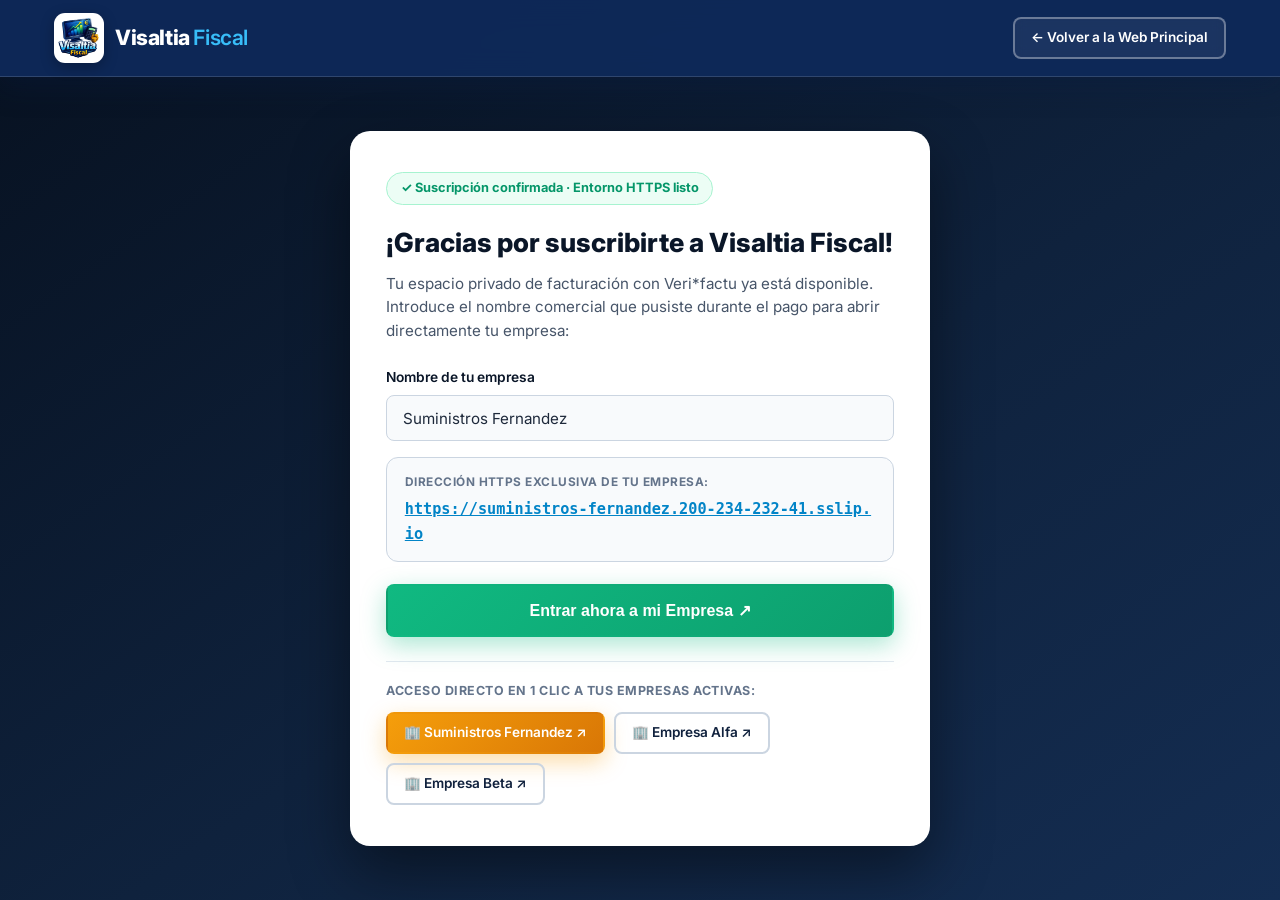
==== bienvenida.html @ 2ff88fda "feat: add direct company access modal, Suministros Fernandez links, and post-payment welcome page" ====
<!DOCTYPE html>
<html lang="es">
<head>
  <meta charset="UTF-8" />
  <meta name="viewport" content="width=device-width, initial-scale=1.0" />
  <meta http-equiv="X-Content-Type-Options" content="nosniff" />
  <meta name="referrer" content="strict-origin-when-cross-origin" />
  <title>¡Bienvenido a Visaltia Fiscal! — Accede a tu Empresa</title>
  <link rel="preconnect" href="https://fonts.googleapis.com" />
  <link rel="preconnect" href="https://fonts.gstatic.com" crossorigin />
  <link href="https://fonts.googleapis.com/css2?family=Inter:wght@400;500;600;700;800&display=swap" rel="stylesheet" />
  <link rel="icon" type="image/png" href="img/visaltia-fiscal-logo.png" />
  <link rel="stylesheet" href="css/styles.css" />
</head>
<body style="min-height:100vh; display:flex; flex-direction:column; background:linear-gradient(145deg,#071120 0%,#0f223d 55%,#142d52 100%); color:#f8fafc;">

  <header class="navbar scrolled" style="position:relative;">
    <div class="container nav-container">
      <a href="index.html" class="brand-logo">
        <div class="brand-icon brand-icon-img">
          <img src="img/visaltia-fiscal-logo.png" alt="Logo oficial de Visaltia Fiscal" />
        </div>
        <div>Visaltia <span class="accent">Fiscal</span></div>
      </a>
      <div class="nav-actions">
        <a href="index.html" class="btn btn-outline-light btn-sm">← Volver a la Web Principal</a>
      </div>
    </div>
  </header>

  <main style="flex:1; display:flex; align-items:center; justify-content:center; padding:3rem 1.25rem;">
    <div style="background:#ffffff; color:#0f172a; max-width:580px; width:100%; border-radius:20px; padding:2.5rem 2.2rem; box-shadow:0 25px 60px rgba(0,0,0,0.45); border:1px solid rgba(255,255,255,0.2);">
      <div style="display:inline-flex; align-items:center; gap:0.5rem; background:#ecfdf5; color:#059669; border:1px solid #a7f3d0; font-weight:700; font-size:0.8rem; padding:0.35rem 0.85rem; border-radius:999px; margin-bottom:1rem;">
        ✓ Suscripción confirmada · Entorno HTTPS listo
      </div>

      <h1 style="font-size:1.65rem; font-weight:800; color:#0a1628; margin-bottom:0.5rem;">
        ¡Gracias por suscribirte a Visaltia Fiscal!
      </h1>
      <p style="font-size:0.95rem; color:#475569; margin-bottom:1.5rem; line-height:1.55;">
        Tu espacio privado de facturación con Veri*factu ya está disponible. Introduce el nombre comercial que pusiste durante el pago para abrir directamente tu empresa:
      </p>

      <form id="welcome-access-form" novalidate>
        <div class="form-group" style="margin-bottom:1rem;">
          <label class="form-label" for="welcome-company-input">Nombre de tu empresa</label>
          <input
            type="text"
            id="welcome-company-input"
            class="form-control"
            placeholder="Ej. Suministros Fernandez"
            value="Suministros Fernandez"
            required
          />
        </div>

        <div style="background:#f8fafc; border:1.5px solid #cbd5e1; border-radius:12px; padding:0.9rem 1.1rem; margin-bottom:1.35rem;">
          <div style="font-size:0.74rem; text-transform:uppercase; letter-spacing:0.04em; color:#64748b; font-weight:700; margin-bottom:0.25rem;">
            Dirección HTTPS exclusiva de tu empresa:
          </div>
          <a id="welcome-url-preview" href="https://suministros-fernandez.200-234-232-41.sslip.io" target="_blank" rel="noopener noreferrer" style="font-family:monospace; font-size:0.95rem; font-weight:700; color:#0284c7; word-break:break-all; text-decoration:underline;">
            https://suministros-fernandez.200-234-232-41.sslip.io
          </a>
        </div>

        <button type="submit" class="btn btn-fiscal" style="width:100%; justify-content:center; font-size:1rem; padding:0.95rem 1.4rem;">
          Entrar ahora a mi Empresa ↗
        </button>
      </form>

      <div style="margin-top:1.5rem; padding-top:1.2rem; border-top:1px solid #e2e8f0;">
        <div style="font-size:0.78rem; font-weight:700; color:#64748b; text-transform:uppercase; letter-spacing:0.04em; margin-bottom:0.65rem;">
          Acceso directo en 1 clic a tus empresas activas:
        </div>
        <div style="display:flex; flex-wrap:wrap; gap:0.55rem;">
          <a href="https://suministros-fernandez.200-234-232-41.sslip.io" target="_blank" rel="noopener noreferrer" class="btn btn-gold btn-sm">
            🏢 Suministros Fernandez ↗
          </a>
          <a href="https://alfa.200-234-232-41.sslip.io" target="_blank" rel="noopener noreferrer" class="btn btn-outline-navy btn-sm">
            🏢 Empresa Alfa ↗
          </a>
          <a href="https://beta.200-234-232-41.sslip.io" target="_blank" rel="noopener noreferrer" class="btn btn-outline-navy btn-sm">
            🏢 Empresa Beta ↗
          </a>
        </div>
      </div>
    </div>
  </main>

  <script>
    (function () {
      const input = document.getElementById('welcome-company-input');
      const preview = document.getElementById('welcome-url-preview');
      const form = document.getElementById('welcome-access-form');
      const BASE_DOMAIN = '200-234-232-41.sslip.io';

      function toSlug(str) {
        return (str || '')
          .toLowerCase()
          .trim()
          .normalize('NFD')
          .replace(/[\u0300-\u036f]/g, '')
          .replace(/[^a-z0-9-]/g, '-')
          .replace(/-+/g, '-')
          .replace(/^-|-$/g, '');
      }

      function update() {
        const slug = toSlug(input.value) || 'suministros-fernandez';
        const url = 'https://' + slug + '.' + BASE_DOMAIN;
        preview.textContent = url;
        preview.href = url;
        return url;
      }

      const params = new URLSearchParams(window.location.search);
      if (params.get('empresa')) {
        input.value = params.get('empresa');
      }
      update();

      input.addEventListener('input', update);
      form.addEventListener('submit', function (e) {
        e.preventDefault();
        window.location.href = update();
      });
    })();
  </script>
</body>
</html>
---- css/styles.css ----
/* ==========================================================================
   VISALTIA FISCAL — Hoja de Estilos Principal
   Diseño inspirado en SaaS de facturación (estilo Brisk Invoicing modernizado)
   Paleta: Azul Oscuro Corporativo, Azul Eléctrico, Blanco, Verde Fiscal
   ========================================================================== */

:root {
  /* Colores Corporativos */
  --navy-950: #060d1d;
  --navy-900: #0a1628;
  --navy-800: #10213d;
  --navy-700: #1b3358;
  --electric-600: #0055ff;
  --electric-500: #1a6dff;
  --electric-400: #38bdf8;
  --electric-100: #e0eeff;
  --electric-50: #f0f7ff;
  
  /* Verde Fiscal (Veri*factu / Éxito / CTA) */
  --fiscal-600: #0d9f6e;
  --fiscal-500: #10b981;
  --fiscal-400: #34d399;
  --fiscal-100: #d1fae5;

  /* Neutros y Texto */
  --white: #ffffff;
  --slate-50: #f8fafc;
  --slate-100: #f1f5f9;
  --slate-200: #e2e8f0;
  --slate-300: #cbd5e1;
  --slate-500: #64748b;
  --slate-600: #475569;
  --slate-700: #334155;
  --slate-800: #1e293b;
  --slate-900: #0f172a;

  /* Estados */
  --danger-500: #ef4444;
  --warning-500: #f59e0b;

  /* Tipografía y Sombras */
  --font-sans: 'Inter', -apple-system, BlinkMacSystemFont, 'Segoe UI', Roboto, sans-serif;
  --shadow-sm: 0 2px 8px rgba(10, 22, 40, 0.06);
  --shadow-md: 0 10px 30px -5px rgba(10, 22, 40, 0.1);
  --shadow-lg: 0 20px 45px -10px rgba(10, 22, 40, 0.16);
  --shadow-glow: 0 8px 25px rgba(26, 109, 255, 0.35);
  --shadow-fiscal: 0 8px 25px rgba(16, 185, 129, 0.35);

  /* Bordes y Transiciones */
  --radius-sm: 8px;
  --radius-md: 12px;
  --radius-lg: 20px;
  --radius-xl: 28px;
  --transition: all 0.28s cubic-bezier(0.16, 1, 0.3, 1);
}

/* Reset y Base */
*, *::before, *::after {
  box-sizing: border-box;
  margin: 0;
  padding: 0;
}

html {
  scroll-behavior: smooth;
  font-size: 16px;
}

body {
  font-family: var(--font-sans);
  color: var(--slate-700);
  background-color: var(--white);
  line-height: 1.6;
  overflow-x: hidden;
  -webkit-font-smoothing: antialiased;
}

a {
  text-decoration: none;
  color: inherit;
  transition: var(--transition);
}

ul {
  list-style: none;
}

img, svg {
  max-width: 100%;
  display: block;
}

.container {
  width: 100%;
  max-width: 1220px;
  margin: 0 auto;
  padding: 0 1.5rem;
}

/* ==========================================================================
   Utilidades y Botones
   ========================================================================== */
.badge {
  display: inline-flex;
  align-items: center;
  gap: 0.5rem;
  padding: 0.35rem 0.9rem;
  border-radius: 999px;
  font-size: 0.8rem;
  font-weight: 600;
  letter-spacing: 0.03em;
  text-transform: uppercase;
}

.badge-fiscal {
  background: rgba(16, 185, 129, 0.15);
  color: var(--fiscal-400);
  border: 1px solid rgba(52, 211, 153, 0.3);
}

.badge-electric {
  background: var(--electric-100);
  color: var(--electric-600);
}

.badge-dark {
  background: rgba(56, 189, 248, 0.14);
  color: var(--electric-400);
  border: 1px solid rgba(56, 189, 248, 0.25);
}

.btn {
  display: inline-flex;
  align-items: center;
  justify-content: center;
  gap: 0.55rem;
  padding: 0.85rem 1.65rem;
  border-radius: var(--radius-sm);
  font-weight: 600;
  font-size: 0.96rem;
  cursor: pointer;
  border: 2px solid transparent;
  transition: var(--transition);
  text-align: center;
}

.btn-fiscal {
  background: linear-gradient(135deg, var(--fiscal-500), var(--fiscal-600));
  color: var(--white);
  box-shadow: var(--shadow-fiscal);
}

.btn-fiscal:hover {
  transform: translateY(-2px);
  box-shadow: 0 12px 28px rgba(16, 185, 129, 0.48);
  filter: brightness(1.05);
}

.btn-electric {
  background: linear-gradient(135deg, var(--electric-500), var(--electric-600));
  color: var(--white);
  box-shadow: var(--shadow-glow);
}

.btn-electric:hover {
  transform: translateY(-2px);
  box-shadow: 0 12px 28px rgba(26, 109, 255, 0.45);
}

.btn-outline-light {
  background: rgba(255, 255, 255, 0.06);
  color: var(--white);
  border-color: rgba(255, 255, 255, 0.35);
  backdrop-filter: blur(6px);
}

.btn-outline-light:hover {
  background: rgba(255, 255, 255, 0.15);
  border-color: var(--white);
  transform: translateY(-2px);
}

.btn-outline-navy {
  background: transparent;
  color: var(--navy-800);
  border-color: var(--slate-300);
}

.btn-outline-navy:hover {
  border-color: var(--electric-500);
  color: var(--electric-600);
  background: var(--electric-50);
}

.btn-gold {
  background: linear-gradient(135deg, #f59e0b, #d97706);
  color: var(--white);
  box-shadow: 0 8px 22px rgba(245, 158, 11, 0.35);
}

.btn-gold:hover {
  transform: translateY(-2px);
  box-shadow: 0 12px 28px rgba(217, 119, 6, 0.48);
  filter: brightness(1.05);
}

.section-header {
  text-align: center;
  max-width: 740px;
  margin: 0 auto 3.5rem;
}

.section-title {
  font-size: clamp(1.85rem, 3.2vw, 2.55rem);
  font-weight: 800;
  color: var(--navy-900);
  line-height: 1.2;
  margin-top: 0.75rem;
  margin-bottom: 1rem;
  letter-spacing: -0.02em;
}

.section-subtitle {
  font-size: 1.1rem;
  color: var(--slate-600);
}

/* ==========================================================================
   Navbar / Cabecera
   ========================================================================== */
.navbar {
  position: fixed;
  top: 0;
  left: 0;
  width: 100%;
  z-index: 1000;
  background: rgba(16, 46, 99, 0.85);
  backdrop-filter: blur(14px);
  border-bottom: 1px solid rgba(255, 255, 255, 0.14);
  transition: var(--transition);
}

.navbar.scrolled {
  background: rgba(14, 41, 89, 0.96);
  box-shadow: 0 8px 30px rgba(10, 30, 70, 0.35);
}

.nav-container {
  display: flex;
  align-items: center;
  justify-content: space-between;
  height: 76px;
}

.brand-logo {
  display: flex;
  align-items: center;
  gap: 0.7rem;
  font-weight: 800;
  font-size: 1.32rem;
  color: var(--white);
  letter-spacing: -0.02em;
  white-space: nowrap;
  flex-shrink: 0;
}

.brand-icon {
  width: 50px;
  height: 50px;
  border-radius: 11px;
  background: linear-gradient(135deg, var(--electric-500), var(--fiscal-500));
  display: grid;
  place-items: center;
  color: var(--white);
  box-shadow: 0 4px 14px rgba(26, 109, 255, 0.4);
  flex-shrink: 0;
  overflow: hidden;
}

.brand-icon.brand-icon-img {
  background: var(--white);
  padding: 2px;
  box-shadow: 0 4px 14px rgba(0, 0, 0, 0.28);
}

.brand-icon.brand-icon-img img {
  width: 100%;
  height: 100%;
  object-fit: contain;
  display: block;
}

.brand-logo span.accent {
  color: var(--electric-400);
  font-weight: 600;
}

.nav-links {
  display: flex;
  align-items: center;
  gap: 1.35rem;
}

.nav-links a {
  color: var(--slate-200);
  font-size: 0.9rem;
  font-weight: 500;
  white-space: nowrap;
}

.nav-links a:hover {
  color: var(--white);
}

.nav-actions {
  display: flex;
  align-items: center;
  gap: 0.75rem;
  flex-shrink: 0;
}

.btn-sm {
  padding: 0.52rem 1rem;
  font-size: 0.85rem;
  white-space: nowrap;
}

.mobile-toggle {
  display: none;
  background: none;
  border: none;
  color: var(--white);
  cursor: pointer;
  padding: 0.5rem;
}

/* ==========================================================================
   1. HERO SECTION (Inspirado en Brisk Invoicing - Azul más claro y degradado)
   ========================================================================== */
.hero {
  position: relative;
  background:
    radial-gradient(circle at 18% 28%, rgba(56, 189, 248, 0.28) 0%, transparent 48%),
    radial-gradient(circle at 82% 65%, rgba(37, 99, 235, 0.35) 0%, transparent 52%),
    linear-gradient(135deg, #1e4fa3 0%, #153c82 52%, #0f2c63 100%);
  color: var(--white);
  padding: 9rem 0 8.5rem;
  overflow: hidden;
}

.hero::before {
  content: '';
  position: absolute;
  top: -120px;
  right: -80px;
  width: 640px;
  height: 640px;
  background: radial-gradient(circle, rgba(96, 165, 250, 0.28) 0%, transparent 70%);
  pointer-events: none;
}

.hero-grid {
  display: grid;
  grid-template-columns: 1.1fr 0.9fr;
  gap: 3.5rem;
  align-items: center;
}

.hero-title {
  font-size: clamp(2.2rem, 4vw, 3.35rem);
  font-weight: 800;
  line-height: 1.15;
  margin: 1rem 0 1.25rem;
  letter-spacing: -0.025em;
}

.hero-title .highlight-blue {
  color: var(--electric-400);
}

.hero-title .highlight-gold {
  color: var(--fiscal-400);
}

.hero-subtitle {
  font-size: 1.18rem;
  color: var(--slate-300);
  margin-bottom: 1.5rem;
  max-width: 580px;
}

.hero-Checklist {
  margin-bottom: 2rem;
  display: flex;
  flex-direction: column;
  gap: 0.6rem;
}

.hero-Checklist li {
  display: flex;
  align-items: center;
  gap: 0.65rem;
  font-size: 0.98rem;
  color: var(--slate-200);
}

.hero-Checklist li svg {
  color: var(--fiscal-400);
  flex-shrink: 0;
}

.hero-cta-group {
  display: flex;
  flex-wrap: wrap;
  gap: 1rem;
  margin-bottom: 1.75rem;
}

.hero-pillars {
  display: flex;
  flex-wrap: wrap;
  gap: 1.25rem;
  padding-top: 1.25rem;
  border-top: 1px solid rgba(255, 255, 255, 0.1);
  font-size: 0.85rem;
  color: var(--slate-300);
}

.hero-pillar-item {
  display: flex;
  align-items: center;
  gap: 0.45rem;
}

.hero-pillar-item span.dot {
  width: 8px;
  height: 8px;
  border-radius: 50%;
  background: var(--fiscal-400);
}

/* Mockup de Facturas en Abanico + Dashboard (Estilo Brisk Invoicing) */
.hero-visual {
  position: relative;
  perspective: 1200px;
  min-height: 430px;
  display: flex;
  align-items: center;
  justify-content: center;
}

.invoice-stack {
  position: relative;
  width: 100%;
  max-width: 530px;
}

.fan-card {
  position: absolute;
  top: 25px;
  width: 300px;
  height: 220px;
  background: var(--white);
  border-radius: var(--radius-md);
  padding: 0.35rem;
  box-shadow: 0 18px 40px rgba(0, 0, 0, 0.42);
  color: var(--slate-800);
  font-size: 0.72rem;
  transition: var(--transition);
  user-select: none;
  overflow: hidden;
  border: 1px solid rgba(255, 255, 255, 0.35);
}

.fan-screen img {
  width: 100%;
  height: 100%;
  object-fit: cover;
  object-position: top left;
  border-radius: 8px;
}

.fan-card-left {
  left: -42px;
  transform: rotate(-11deg) scale(0.92);
  opacity: 0.9;
}

.fan-card-right {
  right: -42px;
  transform: rotate(11deg) scale(0.92);
  opacity: 0.9;
}

.invoice-stack:hover .fan-card-left {
  transform: rotate(-15deg) translateX(-14px) scale(0.95);
  opacity: 1;
}

.invoice-stack:hover .fan-card-right {
  transform: rotate(15deg) translateX(14px) scale(0.95);
  opacity: 1;
}

.main-invoice-card {
  position: relative;
  z-index: 3;
  background: var(--white);
  color: var(--slate-800);
  border-radius: var(--radius-md);
  padding: 1.6rem;
  box-shadow: 0 25px 60px rgba(0, 0, 0, 0.5);
  border: 1px solid rgba(255, 255, 255, 0.3);
}

.real-main-screen {
  padding: 0.45rem;
  background: rgba(255, 255, 255, 0.96);
}

.hero-main-img {
  width: 100%;
  height: auto;
  border-radius: 9px;
  display: block;
}

/* Pestañas interactivas de capturas reales en Características */
.screenshot-tabs {
  display: flex;
  flex-wrap: wrap;
  justify-content: center;
  gap: 0.65rem;
  margin-bottom: 2.5rem;
}

.screen-tab {
  border: 1.5px solid var(--slate-300);
  background: var(--white);
  color: var(--navy-800);
  padding: 0.6rem 1.15rem;
  border-radius: 999px;
  font-family: inherit;
  font-size: 0.86rem;
  font-weight: 600;
  cursor: pointer;
  transition: var(--transition);
  box-shadow: var(--shadow-sm);
}

.screen-tab:hover {
  border-color: var(--electric-500);
  color: var(--electric-600);
  transform: translateY(-2px);
}

.screen-tab.active {
  background: linear-gradient(135deg, var(--electric-500), var(--electric-600));
  color: var(--white);
  border-color: transparent;
  box-shadow: var(--shadow-glow);
}

.real-screenshot-window {
  background: var(--navy-900);
  border: 1px solid var(--slate-300);
}

.screenshot-frame-body {
  background: #f1f5f9;
  padding: 0.4rem;
}

.real-app-screenshot {
  width: 100%;
  height: auto;
  border-radius: 8px;
  display: block;
  box-shadow: 0 4px 16px rgba(10, 22, 40, 0.08);
  transition: opacity 0.22s ease;
}

.inv-header {
  display: flex;
  justify-content: space-between;
  align-items: flex-start;
  padding-bottom: 1rem;
  border-bottom: 2px solid var(--slate-100);
  margin-bottom: 1rem;
}

.inv-brand {
  display: flex;
  align-items: center;
  gap: 0.5rem;
  font-weight: 800;
  color: var(--navy-900);
  font-size: 1rem;
}

.inv-badge-verifactu {
  background: var(--fiscal-100);
  color: var(--fiscal-600);
  font-weight: 700;
  font-size: 0.7rem;
  padding: 0.25rem 0.6rem;
  border-radius: 6px;
  display: inline-flex;
  align-items: center;
  gap: 0.3rem;
}

.inv-meta {
  display: flex;
  justify-content: space-between;
  font-size: 0.76rem;
  color: var(--slate-600);
  margin-bottom: 1rem;
}

.inv-table {
  width: 100%;
  border-collapse: collapse;
  font-size: 0.75rem;
  margin-bottom: 1rem;
}

.inv-table th {
  background: var(--slate-100);
  color: var(--slate-700);
  text-align: left;
  padding: 0.45rem 0.6rem;
  font-weight: 600;
}

.inv-table td {
  padding: 0.5rem 0.6rem;
  border-bottom: 1px solid var(--slate-100);
}

.inv-table td.num, .inv-table th.num {
  text-align: right;
}

.inv-footer {
  display: flex;
  align-items: center;
  justify-content: space-between;
  background: var(--slate-50);
  padding: 0.85rem;
  border-radius: var(--radius-sm);
  border: 1px dashed var(--slate-300);
}

.qr-box {
  display: flex;
  align-items: center;
  gap: 0.65rem;
}

.qr-svg {
  width: 52px;
  height: 52px;
  background: var(--white);
  padding: 4px;
  border: 1px solid var(--slate-300);
  border-radius: 6px;
}

.qr-text {
  font-size: 0.68rem;
  line-height: 1.3;
  color: var(--slate-600);
}

.qr-text strong {
  color: var(--navy-900);
  display: block;
}

.inv-total-box {
  text-align: right;
}

.inv-total-box span.lbl {
  font-size: 0.7rem;
  color: var(--slate-500);
  display: block;
}

.inv-total-box strong.amount {
  font-size: 1.25rem;
  color: var(--electric-600);
  font-weight: 800;
}

/* ==========================================================================
   Barra de Confianza Flotante (Estilo Brisk Invoicing debajo del Hero)
   ========================================================================== */
.trust-ribbon-wrapper {
  margin-top: -4.2rem;
  position: relative;
  z-index: 10;
}

.trust-ribbon {
  background: var(--white);
  border-radius: var(--radius-lg);
  box-shadow: var(--shadow-lg);
  border: 1px solid var(--slate-200);
  overflow: hidden;
}

.trust-stats {
  display: grid;
  grid-template-columns: repeat(4, 1fr);
  border-bottom: 1px solid var(--slate-200);
  background: var(--slate-50);
}

.trust-stat-item {
  padding: 1.25rem 1.5rem;
  display: flex;
  align-items: center;
  gap: 0.9rem;
  border-right: 1px solid var(--slate-200);
}

.trust-stat-item:last-child {
  border-right: none;
}

.trust-stat-icon {
  width: 42px;
  height: 42px;
  border-radius: 10px;
  background: var(--electric-100);
  color: var(--electric-600);
  display: grid;
  place-items: center;
  flex-shrink: 0;
}

.trust-stat-text strong {
  display: block;
  font-size: 0.92rem;
  color: var(--navy-900);
}

.trust-stat-text span {
  font-size: 0.78rem;
  color: var(--slate-500);
}

.trust-highlights {
  display: grid;
  grid-template-columns: repeat(3, 1fr);
  padding: 2rem 1.5rem;
  gap: 1.5rem;
  text-align: center;
}

.trust-highlight-card {
  padding: 0 1rem;
}

.trust-highlight-icon {
  width: 54px;
  height: 54px;
  margin: 0 auto 0.9rem;
  border-radius: 14px;
  background: linear-gradient(135deg, var(--electric-500), var(--electric-600));
  color: var(--white);
  display: grid;
  place-items: center;
  box-shadow: var(--shadow-glow);
}

.trust-highlight-card h3 {
  font-size: 1.02rem;
  color: var(--electric-600);
  margin-bottom: 0.4rem;
  font-weight: 700;
}

.trust-highlight-card p {
  font-size: 0.86rem;
  color: var(--slate-600);
}

/* ==========================================================================
   2. BENEFICIOS PRINCIPALES
   ========================================================================== */
.benefits-section {
  padding: 6rem 0 5rem;
}

.benefits-grid {
  display: grid;
  grid-template-columns: repeat(auto-fit, minmax(260px, 1fr));
  gap: 1.5rem;
}

.benefit-card {
  background: var(--white);
  border: 1px solid var(--slate-200);
  border-radius: var(--radius-md);
  padding: 1.85rem;
  transition: var(--transition);
  position: relative;
  overflow: hidden;
}

.benefit-card::after {
  content: '';
  position: absolute;
  top: 0;
  left: 0;
  width: 100%;
  height: 3px;
  background: linear-gradient(90deg, var(--electric-500), var(--fiscal-500));
  opacity: 0;
  transition: var(--transition);
}

.benefit-card:hover {
  transform: translateY(-6px);
  box-shadow: var(--shadow-md);
  border-color: var(--electric-400);
}

.benefit-card:hover::after {
  opacity: 1;
}

.benefit-icon {
  width: 48px;
  height: 48px;
  border-radius: 12px;
  background: var(--electric-50);
  color: var(--electric-600);
  display: grid;
  place-items: center;
  margin-bottom: 1.2rem;
  transition: var(--transition);
}

.benefit-card:hover .benefit-icon {
  background: var(--electric-600);
  color: var(--white);
}

.benefit-card h3 {
  font-size: 1.12rem;
  color: var(--navy-900);
  margin-bottom: 0.55rem;
  font-weight: 700;
}

.benefit-card p {
  font-size: 0.92rem;
  color: var(--slate-600);
}

/* ==========================================================================
   3. CARACTERÍSTICAS DETALLADAS (Alternating Rows como Brisk Invoicing)
   ========================================================================== */
.features-section {
  padding: 5.5rem 0;
  background: var(--slate-50);
  border-top: 1px solid var(--slate-200);
  border-bottom: 1px solid var(--slate-200);
}

.feature-row {
  display: grid;
  grid-template-columns: 1fr 1fr;
  gap: 4rem;
  align-items: center;
  margin-bottom: 5rem;
}

.feature-row:last-of-type {
  margin-bottom: 3.5rem;
}

.feature-row.reverse .feature-visual {
  order: 2;
}

.feature-row.reverse .feature-info {
  order: 1;
}

.feature-info h3 {
  font-size: 1.75rem;
  color: var(--electric-600);
  font-weight: 800;
  margin-bottom: 0.85rem;
  line-height: 1.25;
}

.feature-info p {
  color: var(--slate-600);
  margin-bottom: 1.25rem;
  font-size: 1rem;
}

.feature-list {
  display: flex;
  flex-direction: column;
  gap: 0.7rem;
  margin-bottom: 1.75rem;
}

.feature-list li {
  display: flex;
  align-items: flex-start;
  gap: 0.65rem;
  font-size: 0.95rem;
  color: var(--slate-700);
}

.feature-list li svg {
  color: var(--fiscal-500);
  margin-top: 3px;
  flex-shrink: 0;
}

/* Visual Mockups dentro de Características */
.mockup-window {
  background: var(--white);
  border-radius: var(--radius-lg);
  box-shadow: var(--shadow-lg);
  border: 1px solid var(--slate-200);
  overflow: hidden;
  position: relative;
}

.mockup-bar {
  background: var(--navy-900);
  padding: 0.65rem 1rem;
  display: flex;
  align-items: center;
  gap: 0.45rem;
}

.mockup-dot {
  width: 10px;
  height: 10px;
  border-radius: 50%;
}

.mockup-dot.red { background: #ef4444; }
.mockup-dot.yellow { background: #f59e0b; }
.mockup-dot.green { background: #10b981; }

.mockup-body {
  padding: 1.5rem;
}

.kpi-mini-grid {
  display: grid;
  grid-template-columns: repeat(3, 1fr);
  gap: 0.85rem;
  margin-bottom: 1.2rem;
}

.kpi-mini-card {
  background: var(--slate-50);
  border: 1px solid var(--slate-200);
  padding: 0.85rem;
  border-radius: var(--radius-sm);
}

.kpi-mini-card span {
  font-size: 0.72rem;
  color: var(--slate-500);
  display: block;
}

.kpi-mini-card strong {
  font-size: 1.15rem;
  color: var(--navy-900);
}

.status-pill {
  display: inline-block;
  padding: 0.18rem 0.55rem;
  border-radius: 99px;
  font-size: 0.7rem;
  font-weight: 600;
}

.status-paid { background: var(--fiscal-100); color: var(--fiscal-600); }
.status-pending { background: #fef3c7; color: #d97706; }

/* Grid de todas las 7 características clave */
.all-features-grid {
  display: grid;
  grid-template-columns: repeat(auto-fit, minmax(240px, 1fr));
  gap: 1.25rem;
  margin-top: 2rem;
}

.mini-feature-item {
  background: var(--white);
  padding: 1.35rem;
  border-radius: var(--radius-md);
  border: 1px solid var(--slate-200);
  display: flex;
  align-items: flex-start;
  gap: 0.9rem;
}

.mini-feature-item .icon-box {
  width: 40px;
  height: 40px;
  border-radius: 10px;
  background: var(--fiscal-100);
  color: var(--fiscal-600);
  display: grid;
  place-items: center;
  flex-shrink: 0;
}

.mini-feature-item h4 {
  font-size: 0.96rem;
  color: var(--navy-900);
  margin-bottom: 0.25rem;
}

.mini-feature-item p {
  font-size: 0.84rem;
  color: var(--slate-600);
}

/* ¿Para quién es Visaltia Fiscal? (Estilo Brisk Invoicing con círculos) */
.audience-strip {
  margin-top: 4.5rem;
  text-align: center;
}

.audience-strip h3 {
  font-size: 1.65rem;
  color: var(--electric-600);
  margin-bottom: 2rem;
  font-weight: 800;
}

.audience-circles {
  display: grid;
  grid-template-columns: repeat(6, 1fr);
  gap: 1.25rem;
}

.audience-item {
  display: flex;
  flex-direction: column;
  align-items: center;
  gap: 0.7rem;
}

.audience-avatar {
  width: 96px;
  height: 96px;
  border-radius: 50%;
  background: var(--white);
  border: 3px solid var(--electric-100);
  box-shadow: var(--shadow-sm);
  display: grid;
  place-items: center;
  color: var(--electric-600);
  transition: var(--transition);
}

.audience-item:hover .audience-avatar {
  border-color: var(--electric-500);
  transform: scale(1.06);
  box-shadow: var(--shadow-glow);
}

.audience-item span {
  font-size: 0.88rem;
  font-weight: 600;
  color: var(--navy-800);
}

/* ==========================================================================
   PANEL DE ADMINISTRACIÓN DOCKER & CLOUDING.IO (Sección Informativa Técnica)
   ========================================================================== */
.admin-panel-section {
  padding: 6rem 0;
  background:
    radial-gradient(circle at 80% 25%, rgba(56, 189, 248, 0.22) 0%, transparent 50%),
    linear-gradient(135deg, #1a4590 0%, #133573 55%, #0d2656 100%);
  color: var(--white);
  position: relative;
}

.admin-panel-section .section-title {
  color: var(--white);
}

.admin-panel-section .section-subtitle {
  color: var(--slate-300);
}

.admin-grid {
  display: grid;
  grid-template-columns: 1fr 1.15fr;
  gap: 3.5rem;
  align-items: center;
}

.admin-spec-list {
  display: flex;
  flex-direction: column;
  gap: 1.2rem;
}

.admin-spec-item {
  background: rgba(255, 255, 255, 0.04);
  border: 1px solid rgba(255, 255, 255, 0.1);
  border-radius: var(--radius-md);
  padding: 1.2rem 1.4rem;
  display: flex;
  gap: 1rem;
  align-items: flex-start;
  transition: var(--transition);
}

.admin-spec-item:hover {
  background: rgba(255, 255, 255, 0.07);
  border-color: var(--electric-400);
}

.admin-spec-icon {
  width: 42px;
  height: 42px;
  border-radius: 10px;
  background: rgba(56, 189, 248, 0.15);
  color: var(--electric-400);
  display: grid;
  place-items: center;
  flex-shrink: 0;
}

.admin-spec-item h4 {
  font-size: 1rem;
  color: var(--white);
  margin-bottom: 0.25rem;
}

.admin-spec-item p {
  font-size: 0.86rem;
  color: var(--slate-300);
}

/* Mockup de Consola Docker / Clouding.io */
.docker-console {
  background: #0b1324;
  border: 1px solid rgba(56, 189, 248, 0.25);
  border-radius: var(--radius-lg);
  box-shadow: 0 25px 60px rgba(0, 0, 0, 0.55);
  overflow: hidden;
}

.docker-header {
  background: #060b16;
  padding: 0.9rem 1.25rem;
  display: flex;
  align-items: center;
  justify-content: space-between;
  border-bottom: 1px solid rgba(255, 255, 255, 0.08);
  font-size: 0.8rem;
  color: var(--slate-300);
}

.docker-body {
  padding: 1.5rem;
}

.telemetry-bars {
  display: grid;
  grid-template-columns: repeat(3, 1fr);
  gap: 1rem;
  margin-bottom: 1.5rem;
}

.telemetry-box {
  background: rgba(255, 255, 255, 0.04);
  border: 1px solid rgba(255, 255, 255, 0.08);
  padding: 0.9rem;
  border-radius: var(--radius-sm);
}

.telemetry-label {
  display: flex;
  justify-content: space-between;
  font-size: 0.75rem;
  color: var(--slate-300);
  margin-bottom: 0.45rem;
}

.progress-track {
  height: 7px;
  background: rgba(255, 255, 255, 0.1);
  border-radius: 99px;
  overflow: hidden;
}

.progress-fill {
  height: 100%;
  border-radius: 99px;
}

.fill-cpu { width: 34%; background: var(--electric-400); }
.fill-ram { width: 58%; background: var(--fiscal-400); }
.fill-disk { width: 41%; background: #a78bfa; }

.container-list {
  display: flex;
  flex-direction: column;
  gap: 0.75rem;
}

.container-row {
  background: rgba(255, 255, 255, 0.03);
  border: 1px solid rgba(255, 255, 255, 0.07);
  border-radius: var(--radius-sm);
  padding: 0.8rem 1rem;
  display: flex;
  align-items: center;
  justify-content: space-between;
  font-size: 0.8rem;
}

.container-name {
  font-family: monospace;
  color: var(--electric-400);
  font-weight: 600;
}

.container-actions {
  display: flex;
  gap: 0.4rem;
}

.chip-action {
  padding: 0.2rem 0.55rem;
  border-radius: 5px;
  background: rgba(255, 255, 255, 0.08);
  color: var(--slate-200);
  font-size: 0.7rem;
}

/* ==========================================================================
   6 PILARES DE VALOR Y TABLA COMPARATIVA
   ========================================================================== */
.pillars-grid {
  display: grid;
  grid-template-columns: repeat(2, 1fr);
  gap: 1.75rem;
}

.pillar-card {
  background: var(--white);
  border: 1px solid var(--slate-200);
  border-radius: var(--radius-lg);
  padding: 2rem;
  box-shadow: var(--shadow-sm);
  transition: var(--transition);
  position: relative;
  overflow: hidden;
}

.pillar-card::before {
  content: '';
  position: absolute;
  top: 0;
  left: 0;
  width: 100%;
  height: 4px;
  background: linear-gradient(90deg, var(--electric-500), var(--fiscal-500));
}

.pillar-card:hover {
  transform: translateY(-5px);
  box-shadow: var(--shadow-md);
  border-color: var(--electric-400);
}

.pillar-head {
  display: flex;
  align-items: center;
  gap: 1rem;
  margin-bottom: 1.15rem;
}

.pillar-badge-num {
  width: 46px;
  height: 46px;
  border-radius: 12px;
  background: var(--electric-50);
  color: var(--electric-600);
  display: grid;
  place-items: center;
  font-size: 1.35rem;
  flex-shrink: 0;
  border: 1px solid var(--electric-100);
}

.pillar-head h3 {
  font-size: 1.18rem;
  color: var(--navy-900);
  font-weight: 800;
  line-height: 1.3;
}

.pillar-list {
  display: flex;
  flex-direction: column;
  gap: 0.65rem;
}

.pillar-list li {
  display: flex;
  align-items: flex-start;
  gap: 0.6rem;
  font-size: 0.9rem;
  color: var(--slate-600);
  line-height: 1.5;
}

.pillar-list li svg {
  color: var(--fiscal-500);
  flex-shrink: 0;
  margin-top: 4px;
}

.pillar-list li strong {
  color: var(--navy-900);
}

/* Tabla Comparativa */
.comparison-section {
  padding: 5.5rem 0;
  background: var(--white);
  border-bottom: 1px solid var(--slate-200);
}

.comparison-table-wrap {
  overflow-x: auto;
  border-radius: var(--radius-lg);
  box-shadow: var(--shadow-md);
  border: 1px solid var(--slate-200);
  background: var(--white);
}

.comparison-table {
  width: 100%;
  border-collapse: collapse;
  min-width: 720px;
  font-size: 0.92rem;
}

.comparison-table th,
.comparison-table td {
  padding: 1.1rem 1.35rem;
  text-align: left;
  border-bottom: 1px solid var(--slate-200);
}

.comparison-table thead th {
  background: var(--navy-900);
  color: var(--white);
  font-weight: 700;
  font-size: 0.95rem;
}

.comparison-table thead th.col-visaltia {
  background: linear-gradient(135deg, var(--electric-600), var(--fiscal-600));
  color: var(--white);
}

.comparison-table tbody tr:hover {
  background: var(--slate-50);
}

.comparison-table td.feature-name {
  font-weight: 700;
  color: var(--navy-900);
}

.comparison-table td.col-bad {
  color: var(--slate-600);
}

.comparison-table td.col-visaltia {
  background: rgba(16, 185, 129, 0.06);
  color: #065f46;
  font-weight: 700;
  border-left: 2px solid var(--fiscal-400);
}

/* Tarjetas ¿A quién va dirigido? */
.target-cards-grid {
  display: grid;
  grid-template-columns: repeat(3, 1fr);
  gap: 1.5rem;
  margin-top: 2rem;
}

.target-card {
  background: var(--white);
  border: 1px solid var(--slate-200);
  border-radius: var(--radius-md);
  padding: 1.75rem;
  text-align: left;
  box-shadow: var(--shadow-sm);
  transition: var(--transition);
}

.target-card:hover {
  transform: translateY(-4px);
  border-color: var(--electric-400);
  box-shadow: var(--shadow-md);
}

.target-card-icon {
  width: 48px;
  height: 48px;
  border-radius: 12px;
  background: var(--electric-50);
  color: var(--electric-600);
  display: grid;
  place-items: center;
  margin-bottom: 1rem;
}

.target-card h4 {
  font-size: 1.08rem;
  color: var(--navy-900);
  margin-bottom: 0.5rem;
  font-weight: 800;
}

.target-card p {
  font-size: 0.9rem;
  color: var(--slate-600);
}

/* ==========================================================================
   4. PLANES Y PRECIOS (3 Planes: 10€, 13€ IA, 30€ Próximamente)
   ========================================================================== */
.pricing-section {
  padding: 6rem 0;
  background: var(--slate-50);
}

.pricing-grid {
  display: grid;
  grid-template-columns: repeat(3, 1fr);
  gap: 1.8rem;
  max-width: 1180px;
  margin: 0 auto;
}

.pricing-card {
  background: var(--white);
  border: 1px solid var(--slate-200);
  border-radius: var(--radius-xl);
  padding: 2.25rem;
  display: flex;
  flex-direction: column;
  justify-content: space-between;
  transition: var(--transition);
  position: relative;
}

.pricing-card.featured {
  border: 2px solid var(--electric-500);
  box-shadow: var(--shadow-lg);
  background: linear-gradient(180deg, var(--electric-50) 0%, var(--white) 35%);
  transform: translateY(-6px);
}

.pricing-card.coming-soon {
  background: linear-gradient(180deg, #f8fafc 0%, #f1f5f9 100%);
  border: 1.5px dashed var(--slate-300);
  opacity: 0.92;
}

.popular-ribbon {
  position: absolute;
  top: -14px;
  right: 24px;
  background: linear-gradient(135deg, var(--electric-500), var(--fiscal-500));
  color: var(--white);
  font-size: 0.73rem;
  font-weight: 700;
  padding: 0.3rem 0.9rem;
  border-radius: 999px;
  text-transform: uppercase;
  letter-spacing: 0.04em;
}

.soon-ribbon {
  position: absolute;
  top: -14px;
  right: 24px;
  background: var(--navy-800);
  color: var(--electric-400);
  border: 1px solid rgba(56, 189, 248, 0.4);
  font-size: 0.73rem;
  font-weight: 700;
  padding: 0.3rem 0.9rem;
  border-radius: 999px;
  text-transform: uppercase;
  letter-spacing: 0.04em;
}

.plan-name {
  font-size: 1.3rem;
  font-weight: 800;
  color: var(--navy-900);
  margin-bottom: 0.4rem;
}

.plan-desc {
  font-size: 0.9rem;
  color: var(--slate-600);
  margin-bottom: 1.35rem;
}

.plan-price {
  margin-bottom: 1.5rem;
  padding-bottom: 1.35rem;
  border-bottom: 1px solid var(--slate-200);
}

.plan-price .currency {
  font-size: 1.45rem;
  font-weight: 700;
  color: var(--navy-900);
  vertical-align: top;
}

.plan-price .amount {
  font-size: 3rem;
  font-weight: 800;
  color: var(--navy-900);
  line-height: 1;
}

.plan-price .period {
  font-size: 0.88rem;
  color: var(--slate-500);
}

.plan-features {
  display: flex;
  flex-direction: column;
  gap: 0.75rem;
  margin-bottom: 2rem;
}

.plan-features li {
  display: flex;
  align-items: flex-start;
  gap: 0.65rem;
  font-size: 0.91rem;
  color: var(--slate-700);
}

.plan-features li svg {
  color: var(--fiscal-500);
  flex-shrink: 0;
  margin-top: 3px;
}

.btn-disabled {
  background: var(--slate-200);
  color: var(--slate-600);
  cursor: not-allowed;
  border-color: var(--slate-300);
}

.gateway-note {
  margin-top: 0.85rem;
  text-align: center;
  font-size: 0.76rem;
  color: var(--slate-500);
  display: flex;
  align-items: center;
  justify-content: center;
  gap: 0.4rem;
}

/* ==========================================================================
   6. SECCIÓN DE OTRAS APLICACIONES ANDROID DE VISALTIA (2 Apps)
   ========================================================================== */
.android-section {
  padding: 6rem 0;
  background: var(--white);
  border-top: 1px solid var(--slate-200);
}

.apps-grid {
  display: grid;
  grid-template-columns: repeat(2, 1fr);
  gap: 2rem;
  max-width: 820px;
  margin: 0 auto;
}

.app-card {
  background: var(--slate-50);
  border: 1px solid var(--slate-200);
  border-radius: var(--radius-lg);
  padding: 2rem;
  display: flex;
  flex-direction: column;
  justify-content: space-between;
  transition: var(--transition);
}

.app-card:hover {
  transform: translateY(-6px);
  background: var(--white);
  box-shadow: var(--shadow-md);
  border-color: var(--fiscal-400);
}

.app-header {
  display: flex;
  align-items: center;
  gap: 1rem;
  margin-bottom: 1.1rem;
}

.app-icon {
  width: 72px;
  height: 72px;
  border-radius: 18px;
  display: grid;
  place-items: center;
  color: var(--white);
  flex-shrink: 0;
  box-shadow: var(--shadow-sm);
  overflow: hidden;
}

.app-icon.app-icon-img {
  background: var(--white);
  border: 1px solid var(--slate-200);
  padding: 4px;
}

.app-icon.app-icon-img img {
  width: 100%;
  height: 100%;
  object-fit: contain;
}

.app-icon.icon-iptv { background: linear-gradient(135deg, #0ea5e9, #2563eb); }
.app-icon.icon-test { background: linear-gradient(135deg, #10b981, #059669); }

.app-tag {
  font-size: 0.72rem;
  font-weight: 700;
  text-transform: uppercase;
  color: var(--fiscal-600);
  background: var(--fiscal-100);
  padding: 0.15rem 0.55rem;
  border-radius: 99px;
}

.app-card h3 {
  font-size: 1.2rem;
  color: var(--navy-900);
  margin-top: 0.25rem;
}

.app-card p {
  font-size: 0.92rem;
  color: var(--slate-600);
  margin-bottom: 1.5rem;
}

.btn-playstore {
  display: inline-flex;
  align-items: center;
  justify-content: center;
  gap: 0.6rem;
  padding: 0.75rem 1.1rem;
  border-radius: var(--radius-sm);
  background: var(--navy-900);
  color: var(--white);
  font-size: 0.88rem;
  font-weight: 600;
  width: 100%;
}

.btn-playstore:hover {
  background: var(--electric-600);
}

/* ==========================================================================
   7. TESTIMONIOS
   ========================================================================== */
.testimonials-section {
  padding: 6rem 0;
  background: var(--white);
}

.testimonials-grid {
  display: grid;
  grid-template-columns: repeat(3, 1fr);
  gap: 1.8rem;
}

.testimonial-card {
  background: var(--slate-50);
  border: 1px solid var(--slate-200);
  border-radius: var(--radius-lg);
  padding: 2rem;
  display: flex;
  flex-direction: column;
  justify-content: space-between;
  transition: var(--transition);
}

.testimonial-card:hover {
  background: var(--white);
  box-shadow: var(--shadow-md);
}

.stars {
  color: #f59e0b;
  font-size: 1.05rem;
  margin-bottom: 1rem;
  letter-spacing: 2px;
}

.testimonial-quote {
  font-size: 0.96rem;
  color: var(--slate-700);
  font-style: italic;
  margin-bottom: 1.5rem;
}

.testimonial-author {
  display: flex;
  align-items: center;
  gap: 0.9rem;
}

.author-avatar {
  width: 48px;
  height: 48px;
  border-radius: 50%;
  background: linear-gradient(135deg, var(--navy-800), var(--electric-500));
  color: var(--white);
  display: grid;
  place-items: center;
  font-weight: 700;
  font-size: 0.95rem;
  flex-shrink: 0;
}

.author-meta strong {
  display: block;
  font-size: 0.95rem;
  color: var(--navy-900);
}

.author-meta span {
  font-size: 0.8rem;
  color: var(--slate-500);
}

/* ==========================================================================
   5. FORMULARIO DE CONTACTO (Con validación y sanitización XSS)
   ========================================================================== */
.contact-section {
  padding: 6rem 0;
  background:
    radial-gradient(circle at 15% 30%, rgba(56, 189, 248, 0.25) 0%, transparent 48%),
    linear-gradient(135deg, #1d4ea1 0%, #153b7e 55%, #0f2b61 100%);
  color: var(--white);
}

.contact-wrapper {
  display: grid;
  grid-template-columns: 1fr 1.15fr;
  gap: 3.5rem;
  align-items: center;
}

.contact-info h2 {
  font-size: clamp(1.85rem, 3vw, 2.4rem);
  font-weight: 800;
  margin: 0.75rem 0 1rem;
}

.contact-info p {
  color: var(--slate-300);
  margin-bottom: 2rem;
}

.contact-Direct-list {
  display: flex;
  flex-direction: column;
  gap: 1rem;
}

.contact-Direct-item {
  display: flex;
  align-items: center;
  gap: 0.9rem;
  font-size: 0.95rem;
  color: var(--slate-200);
}

.contact-Direct-icon {
  width: 42px;
  height: 42px;
  border-radius: 10px;
  background: rgba(255, 255, 255, 0.08);
  color: var(--fiscal-400);
  display: grid;
  place-items: center;
}

.contact-form-card {
  background: var(--white);
  color: var(--slate-800);
  padding: 2.5rem;
  border-radius: var(--radius-lg);
  box-shadow: var(--shadow-lg);
}

.form-group {
  margin-bottom: 1.25rem;
}

.form-row-2 {
  display: grid;
  grid-template-columns: 1fr 1fr;
  gap: 1rem;
}

.form-label {
  display: block;
  font-size: 0.86rem;
  font-weight: 600;
  color: var(--navy-900);
  margin-bottom: 0.4rem;
}

.form-control {
  width: 100%;
  padding: 0.8rem 1rem;
  border: 1.5px solid var(--slate-300);
  border-radius: var(--radius-sm);
  font-family: inherit;
  font-size: 0.95rem;
  color: var(--slate-800);
  transition: var(--transition);
  background: var(--slate-50);
}

.form-control:focus {
  outline: none;
  border-color: var(--electric-500);
  background: var(--white);
  box-shadow: 0 0 0 3px rgba(26, 109, 255, 0.15);
}

.form-control.is-invalid {
  border-color: var(--danger-500);
  background: #fef2f2;
}

.field-error {
  display: none;
  color: var(--danger-500);
  font-size: 0.78rem;
  margin-top: 0.3rem;
}

.field-error.visible {
  display: block;
}

.form-feedback {
  display: none;
  padding: 1rem;
  border-radius: var(--radius-sm);
  font-size: 0.9rem;
  font-weight: 500;
  margin-top: 1rem;
}

.form-feedback.success {
  display: block;
  background: var(--fiscal-100);
  color: #065f46;
  border: 1px solid var(--fiscal-400);
}

.form-feedback.error {
  display: block;
  background: #fee2e2;
  color: #991b1b;
  border: 1px solid #f87171;
}

.security-footnote {
  display: flex;
  align-items: center;
  gap: 0.45rem;
  font-size: 0.76rem;
  color: var(--slate-500);
  margin-top: 0.9rem;
}

/* ==========================================================================
   8. FOOTER
   ========================================================================== */
.site-footer {
  background: var(--navy-950);
  color: var(--slate-300);
  padding: 4.5rem 0 2rem;
  border-top: 1px solid rgba(255, 255, 255, 0.08);
}

.footer-grid {
  display: grid;
  grid-template-columns: 1.5fr 1fr 1fr 1.2fr;
  gap: 2.5rem;
  padding-bottom: 3rem;
  border-bottom: 1px solid rgba(255, 255, 255, 0.08);
}

.footer-col h4 {
  color: var(--white);
  font-size: 0.96rem;
  margin-bottom: 1.1rem;
  font-weight: 700;
}

.footer-col ul {
  display: flex;
  flex-direction: column;
  gap: 0.6rem;
}

.footer-col ul a {
  font-size: 0.88rem;
  color: var(--slate-300);
}

.footer-col ul a:hover {
  color: var(--electric-400);
}

.social-links {
  display: flex;
  gap: 0.75rem;
  margin-top: 1.2rem;
}

.social-btn {
  width: 38px;
  height: 38px;
  border-radius: 8px;
  background: rgba(255, 255, 255, 0.06);
  display: grid;
  place-items: center;
  color: var(--slate-300);
}

.social-btn:hover {
  background: var(--electric-500);
  color: var(--white);
}

.footer-bottom {
  padding-top: 1.75rem;
  display: flex;
  flex-wrap: wrap;
  justify-content: space-between;
  align-items: center;
  font-size: 0.82rem;
  color: var(--slate-500);
  gap: 1rem;
}

/* ==========================================================================
   Animaciones (Fade-in & Slide-up)
   ========================================================================== */
.reveal {
  opacity: 0;
  transform: translateY(26px);
  transition: opacity 0.65s ease-out, transform 0.65s cubic-bezier(0.16, 1, 0.3, 1);
}

.reveal.visible {
  opacity: 1;
  transform: translateY(0);
}

/* Modal Informativo (Para botones de Pasarela o Textos Legales) */
.modal-backdrop {
  position: fixed;
  inset: 0;
  background: rgba(6, 13, 29, 0.75);
  backdrop-filter: blur(5px);
  display: none;
  place-items: center;
  z-index: 2000;
  padding: 1.5rem;
}

.modal-backdrop.open {
  display: grid;
}

.modal-box {
  background: var(--white);
  color: var(--slate-800);
  max-width: 520px;
  width: 100%;
  border-radius: var(--radius-lg);
  padding: 2rem;
  box-shadow: var(--shadow-lg);
  position: relative;
}

.modal-close {
  position: absolute;
  top: 1.1rem;
  right: 1.1rem;
  background: var(--slate-100);
  border: none;
  width: 32px;
  height: 32px;
  border-radius: 50%;
  cursor: pointer;
  font-weight: 700;
}

/* ==========================================================================
   Media Queries (Responsive)
   ========================================================================== */
@media (max-width: 992px) {
  .hero-grid,
  .feature-row,
  .admin-grid,
  .contact-wrapper {
    grid-template-columns: 1fr;
  }

  .feature-row.reverse .feature-visual {
    order: 1;
  }
  .feature-row.reverse .feature-info {
    order: 2;
  }

  .trust-stats {
    grid-template-columns: repeat(2, 1fr);
  }

  .trust-highlights,
  .pillars-grid,
  .target-cards-grid,
  .pricing-grid,
  .apps-grid,
  .testimonials-grid {
    grid-template-columns: 1fr;
  }

  .pricing-card.featured {
    transform: none;
  }

  .audience-circles {
    grid-template-columns: repeat(3, 1fr);
  }

  .footer-grid {
    grid-template-columns: 1fr 1fr;
  }
}

@media (max-width: 768px) {
  .nav-links {
    display: none;
    position: absolute;
    top: 76px;
    left: 0;
    width: 100%;
    background: var(--navy-900);
    flex-direction: column;
    padding: 1.5rem;
    border-bottom: 1px solid rgba(255, 255, 255, 0.1);
  }

  .nav-links.active {
    display: flex;
  }

  .mobile-toggle {
    display: block;
  }

  .fan-card {
    display: none;
  }

  .trust-stats,
  .form-row-2,
  .footer-grid {
    grid-template-columns: 1fr;
  }

  .audience-circles {
    grid-template-columns: repeat(2, 1fr);
  }
}
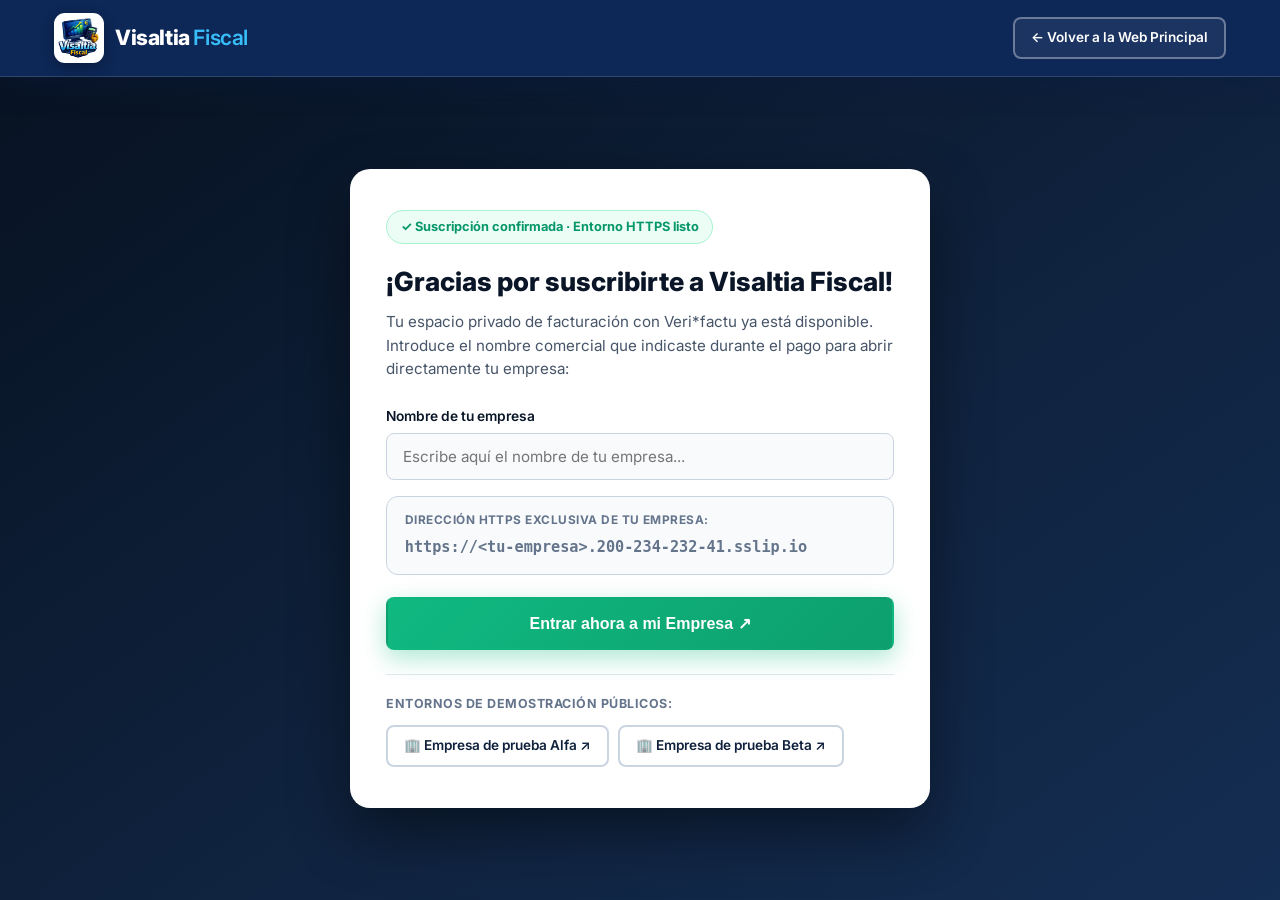
==== commit 60a7601a: "fix: remove hardcoded Suministros Fernandez so company access input starts clean" ====
--- a/bienvenida.html
+++ b/bienvenida.html
@@ -38,7 +38,7 @@
         ¡Gracias por suscribirte a Visaltia Fiscal!
       </h1>
       <p style="font-size:0.95rem; color:#475569; margin-bottom:1.5rem; line-height:1.55;">
-        Tu espacio privado de facturación con Veri*factu ya está disponible. Introduce el nombre comercial que pusiste durante el pago para abrir directamente tu empresa:
+        Tu espacio privado de facturación con Veri*factu ya está disponible. Introduce el nombre comercial que indicaste durante el pago para abrir directamente tu empresa:
       </p>
 
       <form id="welcome-access-form" novalidate>
@@ -48,18 +48,19 @@
             type="text"
             id="welcome-company-input"
             class="form-control"
-            placeholder="Ej. Suministros Fernandez"
-            value="Suministros Fernandez"
+            placeholder="Escribe aquí el nombre de tu empresa..."
+            value=""
             required
           />
+          <span class="field-error" id="welcome-error">Por favor, escribe el nombre de tu empresa (mínimo 3 caracteres).</span>
         </div>
 
         <div style="background:#f8fafc; border:1.5px solid #cbd5e1; border-radius:12px; padding:0.9rem 1.1rem; margin-bottom:1.35rem;">
           <div style="font-size:0.74rem; text-transform:uppercase; letter-spacing:0.04em; color:#64748b; font-weight:700; margin-bottom:0.25rem;">
             Dirección HTTPS exclusiva de tu empresa:
           </div>
-          <a id="welcome-url-preview" href="https://suministros-fernandez.200-234-232-41.sslip.io" target="_blank" rel="noopener noreferrer" style="font-family:monospace; font-size:0.95rem; font-weight:700; color:#0284c7; word-break:break-all; text-decoration:underline;">
-            https://suministros-fernandez.200-234-232-41.sslip.io
+          <a id="welcome-url-preview" href="#" target="_blank" rel="noopener noreferrer" style="font-family:monospace; font-size:0.95rem; font-weight:700; color:#64748b; word-break:break-all; text-decoration:none; pointer-events:none;">
+            https://&lt;tu-empresa&gt;.200-234-232-41.sslip.io
           </a>
         </div>
 
@@ -70,17 +71,14 @@
 
       <div style="margin-top:1.5rem; padding-top:1.2rem; border-top:1px solid #e2e8f0;">
         <div style="font-size:0.78rem; font-weight:700; color:#64748b; text-transform:uppercase; letter-spacing:0.04em; margin-bottom:0.65rem;">
-          Acceso directo en 1 clic a tus empresas activas:
+          Entornos de demostración públicos:
         </div>
         <div style="display:flex; flex-wrap:wrap; gap:0.55rem;">
-          <a href="https://suministros-fernandez.200-234-232-41.sslip.io" target="_blank" rel="noopener noreferrer" class="btn btn-gold btn-sm">
-            🏢 Suministros Fernandez ↗
-          </a>
           <a href="https://alfa.200-234-232-41.sslip.io" target="_blank" rel="noopener noreferrer" class="btn btn-outline-navy btn-sm">
-            🏢 Empresa Alfa ↗
+            🏢 Empresa de prueba Alfa ↗
           </a>
           <a href="https://beta.200-234-232-41.sslip.io" target="_blank" rel="noopener noreferrer" class="btn btn-outline-navy btn-sm">
-            🏢 Empresa Beta ↗
+            🏢 Empresa de prueba Beta ↗
           </a>
         </div>
       </div>
@@ -90,6 +88,7 @@
   <script>
     (function () {
       const input = document.getElementById('welcome-company-input');
+      const errorEl = document.getElementById('welcome-error');
       const preview = document.getElementById('welcome-url-preview');
       const form = document.getElementById('welcome-access-form');
       const BASE_DOMAIN = '200-234-232-41.sslip.io';
@@ -106,10 +105,25 @@
       }
 
       function update() {
-        const slug = toSlug(input.value) || 'suministros-fernandez';
+        const slug = toSlug(input.value);
+        if (errorEl) errorEl.classList.remove('visible');
+        input.classList.remove('is-invalid');
+
+        if (!slug || slug.length < 3) {
+          preview.textContent = 'https://<tu-empresa>.' + BASE_DOMAIN;
+          preview.href = '#';
+          preview.style.color = '#64748b';
+          preview.style.pointerEvents = 'none';
+          preview.style.textDecoration = 'none';
+          return '';
+        }
+
         const url = 'https://' + slug + '.' + BASE_DOMAIN;
         preview.textContent = url;
         preview.href = url;
+        preview.style.color = '#0284c7';
+        preview.style.pointerEvents = 'auto';
+        preview.style.textDecoration = 'underline';
         return url;
       }
 
@@ -122,7 +136,14 @@
       input.addEventListener('input', update);
       form.addEventListener('submit', function (e) {
         e.preventDefault();
-        window.location.href = update();
+        const url = update();
+        if (!url) {
+          input.classList.add('is-invalid');
+          if (errorEl) errorEl.classList.add('visible');
+          input.focus();
+          return;
+        }
+        window.location.href = url;
       });
     })();
   </script>
